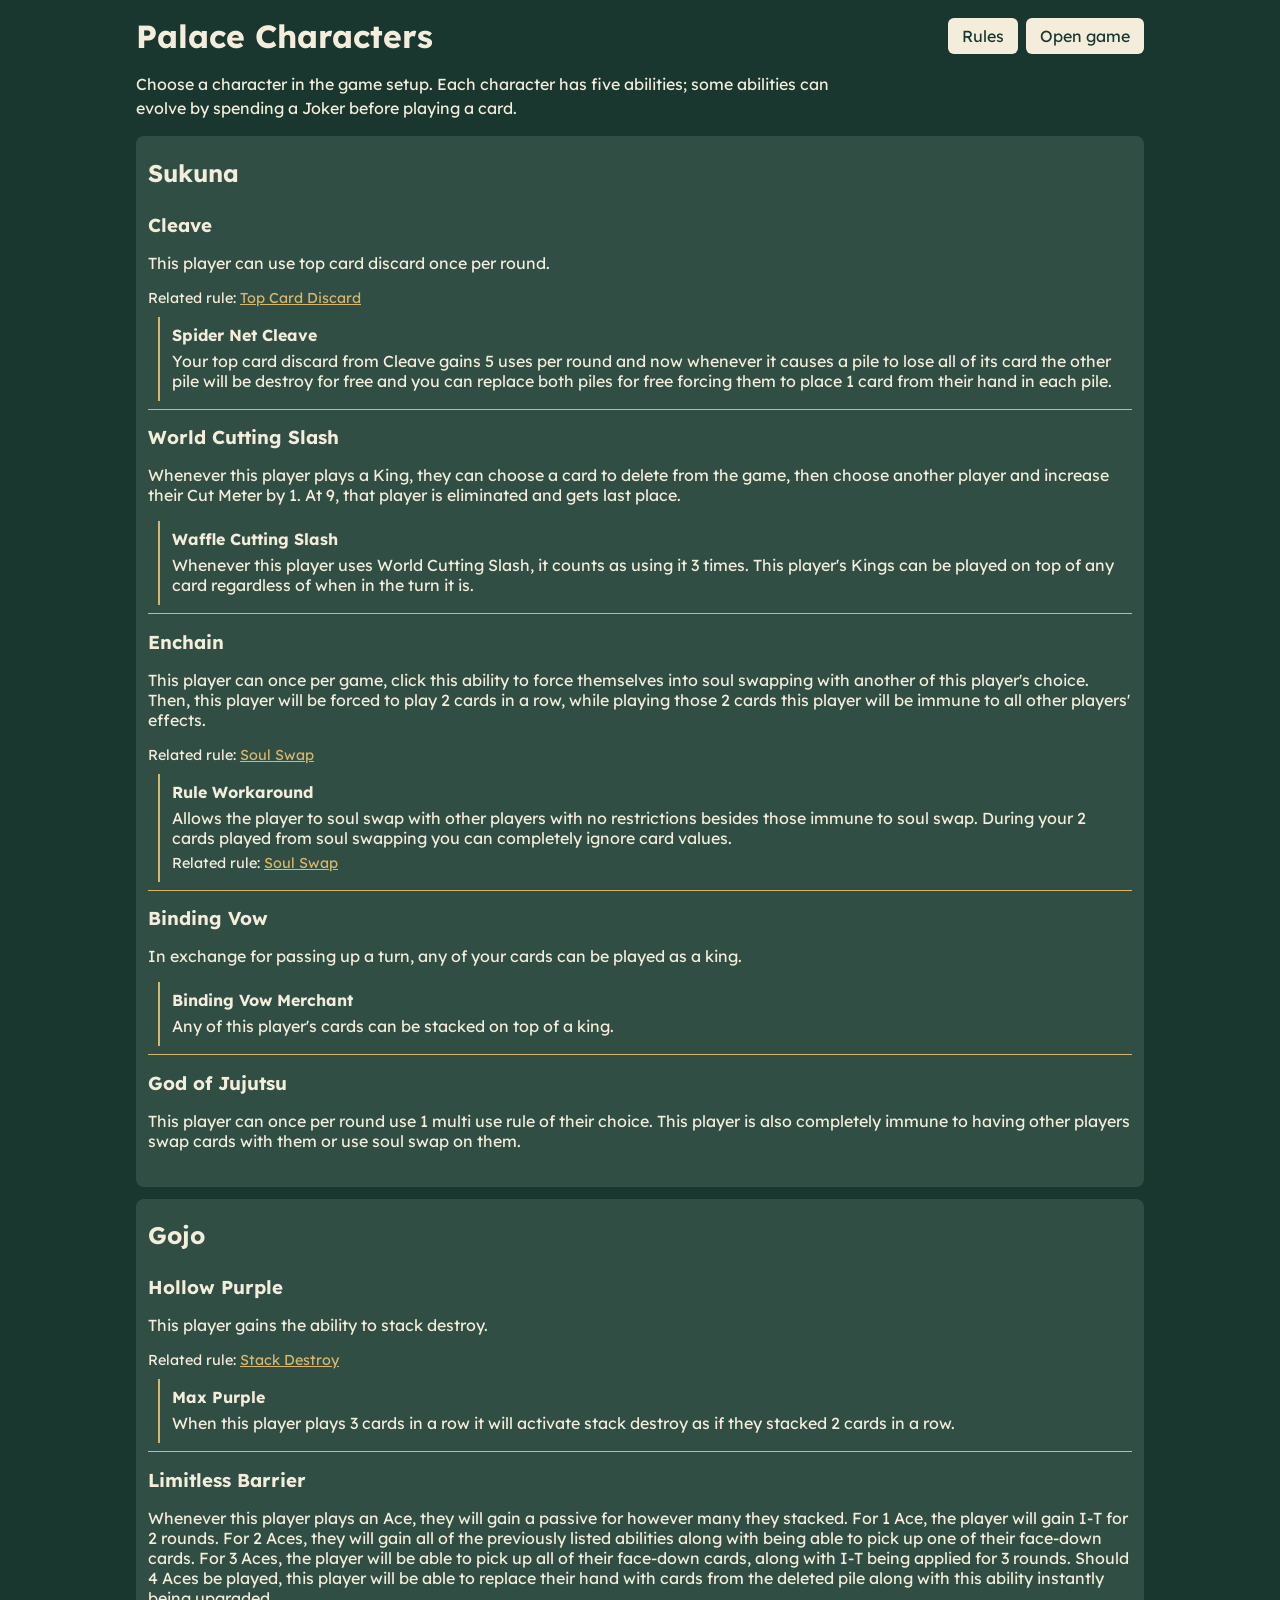
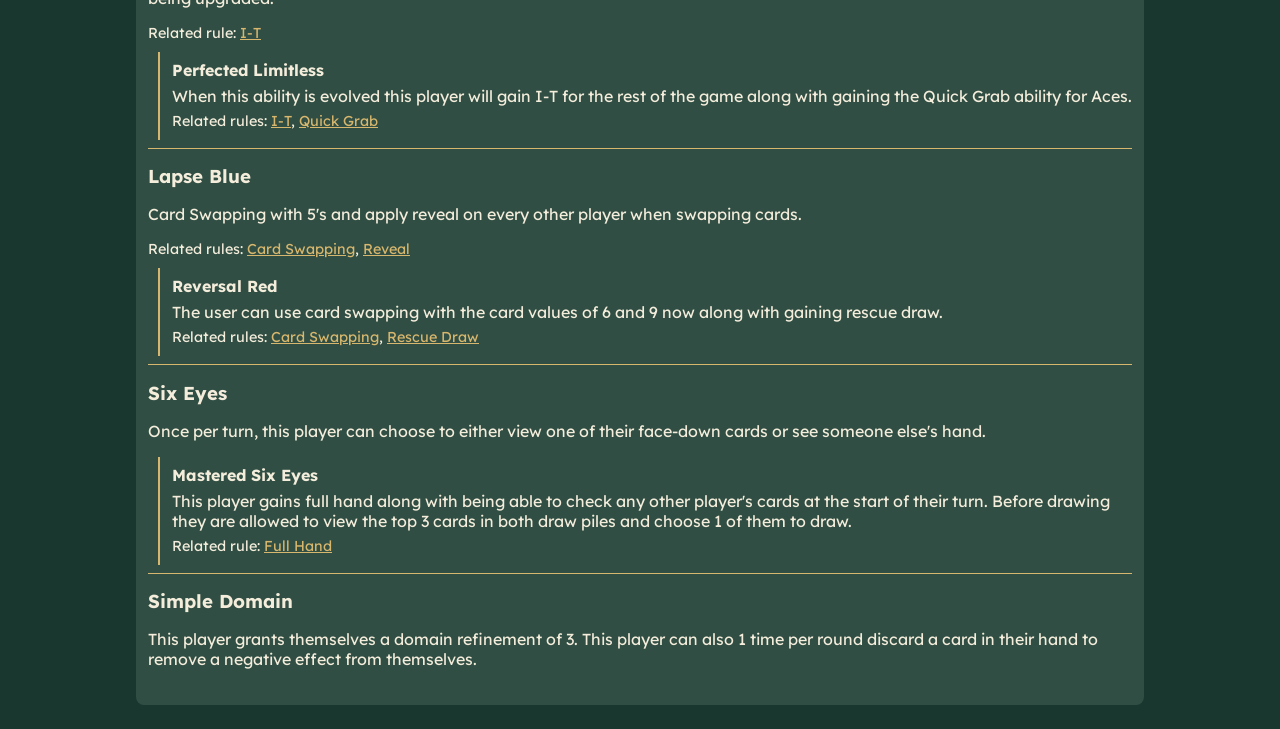
==== modded-palace-website/characters.html @ a763a133 "Refactor game engine and UI components; update character and rules pages - Simplified character abil" ====
<!DOCTYPE html>
<html lang="en">
	<head>
		<meta charset="utf-8">
		<meta name="viewport" content="width=device-width, initial-scale=1">
		<title>Palace Characters</title>
		<link href="https://fonts.googleapis.com/css?family=Lexend" rel="stylesheet">
		<link rel="stylesheet" href="style.css">
	</head>
	<body>
		<main class="reference-page" id="characters-page">
			<header class="reference-header">
				<h1>Palace Characters</h1>
				<div class="toolbar">
					<a class="button-link" href="rules.html" target="_blank" rel="noopener">Rules</a>
					<a class="button-link" href="index.html" target="_blank" rel="noopener">Open game</a>
				</div>
			</header>
			<p class="reference-intro">Choose a character in the game setup. Each character has five abilities; some abilities can evolve by spending a Joker before playing a card.</p>

			<section class="panel character-sheet" id="sukuna" data-character="Sukuna">
				<h2>Sukuna</h2>
				<article class="track" id="cleave">
					<h3>Cleave</h3>
					<p>This player can use top card discard once per round.</p>
					<p class="rule-links">Related rule: <a href="rules.html#top-card-discard" target="_blank" rel="noopener">Top Card Discard</a></p>
					<div class="evolution"><h4>Spider Net Cleave</h4><p>Your top card discard from Cleave gains 5 uses per round and now whenever it causes a pile to lose all of its card the other pile will be destroy for free and you can replace both piles for free forcing them to place 1 card from their hand in each pile.</p></div>
				</article>
				<article class="track" id="world-cutting-slash">
					<h3>World Cutting Slash</h3>
					<p>Whenever this player plays a King, they can choose a card to delete from the game, then choose another player and increase their Cut Meter by 1. At 9, that player is eliminated and gets last place.</p>
					<div class="evolution"><h4>Waffle Cutting Slash</h4><p>Whenever this player uses World Cutting Slash, it counts as using it 3 times. This player's Kings can be played on top of any card regardless of when in the turn it is.</p></div>
				</article>
				<article class="track" id="enchain">
					<h3>Enchain</h3>
					<p>This player can once per game, click this ability to force themselves into soul swapping with another of this player's choice. Then, this player will be forced to play 2 cards in a row, while playing those 2 cards this player will be immune to all other players' effects.</p>
					<p class="rule-links">Related rule: <a href="rules.html#soul-swap" target="_blank" rel="noopener">Soul Swap</a></p>
					<div class="evolution"><h4>Rule Workaround</h4><p>Allows the player to soul swap with other players with no restrictions besides those immune to soul swap. During your 2 cards played from soul swapping you can completely ignore card values.</p><p class="rule-links">Related rule: <a href="rules.html#soul-swap" target="_blank" rel="noopener">Soul Swap</a></p></div>
				</article>
				<article class="track" id="binding-vow">
					<h3>Binding Vow</h3>
					<p>In exchange for passing up a turn, any of your cards can be played as a king.</p>
					<div class="evolution"><h4>Binding Vow Merchant</h4><p>Any of this player's cards can be stacked on top of a king.</p></div>
				</article>
				<article class="track" id="god-of-jujutsu">
					<h3>God of Jujutsu</h3>
					<p>This player can once per round use 1 multi use rule of their choice. This player is also completely immune to having other players swap cards with them or use soul swap on them.</p>
				</article>
			</section>

			<section class="panel character-sheet" id="gojo" data-character="Gojo">
				<h2>Gojo</h2>
				<article class="track" id="hollow-purple">
					<h3>Hollow Purple</h3>
					<p>This player gains the ability to stack destroy.</p>
					<p class="rule-links">Related rule: <a href="rules.html#stack-destroy" target="_blank" rel="noopener">Stack Destroy</a></p>
					<div class="evolution"><h4>Max Purple</h4><p>When this player plays 3 cards in a row it will activate stack destroy as if they stacked 2 cards in a row.</p></div>
				</article>
				<article class="track" id="limitless-barrier">
					<h3>Limitless Barrier</h3>
					<p>Whenever this player plays an Ace, they will gain a passive for however many they stacked. For 1 Ace, the player will gain I-T for 2 rounds. For 2 Aces, they will gain all of the previously listed abilities along with being able to pick up one of their face-down cards. For 3 Aces, the player will be able to pick up all of their face-down cards, along with I-T being applied for 3 rounds. Should 4 Aces be played, this player will be able to replace their hand with cards from the deleted pile along with this ability instantly being upgraded.</p>
					<p class="rule-links">Related rule: <a href="rules.html#i-t" target="_blank" rel="noopener">I-T</a></p>
					<div class="evolution"><h4>Perfected Limitless</h4><p>When this ability is evolved this player will gain I-T for the rest of the game along with gaining the Quick Grab ability for Aces.</p><p class="rule-links">Related rules: <a href="rules.html#i-t" target="_blank" rel="noopener">I-T</a>, <a href="rules.html#quick-grab" target="_blank" rel="noopener">Quick Grab</a></p></div>
				</article>
				<article class="track" id="lapse-blue">
					<h3>Lapse Blue</h3>
					<p>Card Swapping with 5's and apply reveal on every other player when swapping cards.</p>
					<p class="rule-links">Related rules: <a href="rules.html#card-swapping" target="_blank" rel="noopener">Card Swapping</a>, <a href="rules.html#reveal" target="_blank" rel="noopener">Reveal</a></p>
					<div class="evolution"><h4>Reversal Red</h4><p>The user can use card swapping with the card values of 6 and 9 now along with gaining rescue draw.</p><p class="rule-links">Related rules: <a href="rules.html#card-swapping" target="_blank" rel="noopener">Card Swapping</a>, <a href="rules.html#rescue-draw" target="_blank" rel="noopener">Rescue Draw</a></p></div>
				</article>
				<article class="track" id="six-eyes">
					<h3>Six Eyes</h3>
					<p>Once per turn, this player can choose to either view one of their face-down cards or see someone else's hand.</p>
					<div class="evolution"><h4>Mastered Six Eyes</h4><p>This player gains full hand along with being able to check any other player's cards at the start of their turn. Before drawing they are allowed to view the top 3 cards in both draw piles and choose 1 of them to draw.</p><p class="rule-links">Related rule: <a href="rules.html#full-hand" target="_blank" rel="noopener">Full Hand</a></p></div>
				</article>
				<article class="track" id="simple-domain">
					<h3>Simple Domain</h3>
					<p>This player grants themselves a domain refinement of 3. This player can also 1 time per round discard a card in their hand to remove a negative effect from themselves.</p>
				</article>
			</section>
		</main>
	</body>
</html>
---- modded-palace-website/style.css ----
:root {
	--felt: #19362f;
	--felt-light: #304e43;
	--cream: #f4eddc;
	--gold: #d7b66d;
	--red: #a3342c;
}

* {
	box-sizing: border-box;
}

body {
	margin: 0;
	background: var(--felt);
	color: var(--cream);
	font-family: 'Lexend', sans-serif !important;
	min-height: 100vh;
}

h1, h2, h3 {
	margin: 0.4em 0;
}

main {
	max-width: 1100px;
	margin: 0 auto;
	padding: 16px;
}

.reference-page {
	max-width: 1040px;
}

.reference-page > section + section {
	margin-top: 12px;
}

.reference-header {
	align-items: center;
	margin-bottom: 16px;
}

.reference-header h1 {
	margin: 0;
}

.reference-intro {
	max-width: 72ch;
	line-height: 1.5;
}

.button-link {
	display: inline-flex;
	align-items: center;
	justify-content: center;
	font: inherit;
	text-decoration: none;
	background: var(--cream);
	color: var(--felt);
	border-radius: 6px;
	padding: 8px 14px;
}

.button-link:hover {
	background: var(--gold);
}

.reference-page a:not(.button-link) {
	color: var(--gold);
}

.evolution {
	margin: 10px 0 0 10px;
	padding: 4px 0 4px 12px;
	border-left: 2px solid var(--gold);
}

.evolution h4 {
	margin: 4px 0;
}

.evolution p,
.rule-links {
	margin: 6px 0;
}

.rule-links {
	font-size: 0.9rem;
}

#game {
	max-width: 1480px;
}

[hidden] {
	display: none !important;
}

#loading {
	text-align: center;
	padding: 20vh 16px;
}

button {
	font: inherit;
	background: var(--cream);
	color: var(--felt);
	border: 0;
	border-radius: 6px;
	padding: 8px 14px;
	cursor: pointer;
}

button:hover:enabled {
	background: var(--gold);
}

button:disabled {
	opacity: 0.45;
	cursor: default;
}

button.primary {
	background: var(--gold);
	font-weight: bold;
	padding: 10px 22px;
}

input, select {
	font: inherit;
	padding: 4px 6px;
	border-radius: 4px;
	border: 1px solid var(--gold);
}

input[type=number] {
	width: 4.5em;
}

.columns {
	display: grid;
	grid-template-columns: 1fr 1fr;
	gap: 20px;
}

@media (max-width: 800px) {
	.columns {
		grid-template-columns: 1fr;
	}
}

.panel {
	background: var(--felt-light);
	border-radius: 8px;
	padding: 12px;
	margin: 8px 0;
}

.panel label {
	margin-right: 14px;
}

.list {
	display: flex;
	flex-wrap: wrap;
	gap: 8px;
}

.list button.selected {
	background: var(--gold);
	font-weight: bold;
}

.hint {
	opacity: 0.8;
	font-size: 0.9em;
}

.error {
	color: #ff9c92;
	min-height: 1.4em;
}

.rule {
	text-decoration: underline;
	cursor: pointer;
	color: var(--gold);
}

.track {
	border-bottom: 1px solid var(--gold);
	padding: 8px 0;
}

.track:last-child {
	border-bottom: 0;
}

.row-player {
	display: flex;
	gap: 8px;
	align-items: center;
	margin: 6px 0;
	flex-wrap: wrap;
}

header {
	display: flex;
	justify-content: space-between;
	gap: 12px;
	flex-wrap: wrap;
	align-items: flex-start;
}

#status {
	white-space: pre-line;
	line-height: 1.4;
}

.toolbar {
	display: flex;
	gap: 8px;
}

.table-layout {
	display: grid;
	grid-template-columns: minmax(150px, 0.8fr) minmax(400px, 2.4fr) minmax(150px, 0.8fr);
	grid-template-areas:
		"top top top"
		"left center right"
		"hand hand hand";
	align-items: stretch;
	gap: 12px;
	margin-top: 14px;
}

.top-piles {
	grid-area: top;
	display: flex;
	justify-content: center;
	gap: 10px;
}

#left-players {
	grid-area: left;
}

#right-players {
	grid-area: right;
}

.opponent-rail {
	display: grid;
	align-content: center;
	gap: 8px;
}

#center-table {
	grid-area: center;
	min-width: 0;
	min-height: 270px;
	display: grid;
	align-items: center;
	padding: 16px;
	border: 4px solid #8a7048;
	border-radius: 20px;
	background: #214239;
	box-shadow: inset 0 0 0 2px rgba(244, 237, 220, 0.08);
}

.center-piles {
	display: grid;
	grid-template-columns: max-content max-content max-content;
	justify-content: center;
	align-items: center;
	gap: 8px;
}

#draw-pile-left,
#draw-pile-right {
	display: flex;
	justify-content: center;
}

#discard-piles {
	display: grid;
	grid-template-columns: repeat(2, minmax(0, 132px));
	justify-content: center;
	gap: 8px;
}

.pile-stack {
	min-width: 0;
	min-height: 150px;
	display: flex;
	flex-direction: column;
	align-items: center;
	justify-content: space-between;
	gap: 6px;
	padding: 8px;
	border: 1px solid rgba(244, 237, 220, 0.2);
	border-radius: 6px;
	background: var(--felt-light);
}

.pile-label {
	min-height: 2.2em;
	display: grid;
	place-items: center;
	text-align: center;
	font-size: 0.82rem;
	font-weight: normal;
}

.pile-count {
	display: block;
	text-align: center;
	font-size: 0.74rem;
	opacity: 0.78;
}

.collection-pile {
	width: 100%;
	color: var(--cream);
}

.discard-pile.selected {
	border-color: var(--gold);
	background: #3c594a;
}

.discard-pile {
	width: 132px;
	padding-left: 4px;
	padding-right: 4px;
}

.discard-select {
	width: auto;
	padding: 0;
	background: transparent;
	line-height: 0;
}

.discard-select:hover:enabled {
	background: transparent;
	transform: translateY(-2px);
}

.discard-select:disabled {
	opacity: 1;
}

.pile-view {
	margin-top: auto;
	padding: 5px 10px;
	font-size: 0.75rem;
}

#left-players,
#right-players {
	min-width: 0;
}

.player {
	background: var(--felt-light);
	border-radius: 6px;
	padding: 9px;
}

.opponent-rail .player {
	padding: 7px;
}

.player.current {
	outline: 2px solid var(--gold);
}

.player-name {
	margin-right: 6px;
}

.player-character,
.current-turn {
	display: inline-block;
	margin-right: 5px;
	font-size: 0.8rem;
	opacity: 0.78;
}

.current-turn {
	color: var(--gold);
	font-weight: bold;
	opacity: 1;
}

.player-zones {
	display: grid;
	grid-template-columns: minmax(0, 1fr);
	gap: 4px;
	margin-top: 6px;
}

.player-zone {
	min-width: 0;
	text-align: center;
}

.zone-label {
	display: block;
	margin-bottom: 3px;
	font-size: 0.75rem;
	opacity: 0.8;
}

.mini-cards {
	display: flex;
	flex-wrap: wrap;
	align-items: center;
	justify-content: center;
	gap: 3px;
}

.empty-zone {
	min-height: 22px;
	font-size: 0.75rem;
	opacity: 0.62;
}

.player-tags {
	margin-top: 7px;
}

.tag {
	display: inline-block;
	background: rgba(0,0,0,0.3);
	border-radius: 10px;
	padding: 0 8px;
	margin: 2px 4px 0 0;
	font-size: 0.85em;
}

.cards {
	display: flex;
	flex-wrap: wrap;
	justify-content: center;
	align-content: center;
	gap: 8px;
	margin: 8px 0;
}

.own-card-zones {
	width: 100%;
	display: grid;
	gap: 4px;
}

.own-card-zones .player-zone {
	min-height: 74px;
	display: grid;
	grid-template-columns: minmax(88px, 120px) minmax(0, 1fr);
	align-items: center;
	padding: 6px 4px;
	border-bottom: 1px solid rgba(244, 237, 220, 0.2);
}

.own-card-zones .player-zone:last-child {
	border-bottom: 0;
}

.own-card-zones .zone-label {
	margin: 0;
	font-size: 0.85rem;
}

.own-card-zones .mini-cards {
	min-height: 62px;
}

#hand-area {
	grid-area: hand;
	min-width: 0;
	margin-top: 2px;
	padding: 12px 14px;
	border: 1px solid rgba(244, 237, 220, 0.22);
	border-radius: 8px;
	background: rgba(16, 42, 35, 0.5);
}

.card {
	display: flex;
	flex-direction: column;
	align-items: center;
	justify-content: space-between;
	min-width: 76px;
	min-height: 100px;
	background: #fff;
	color: #111;
	border: 2px solid #999;
	border-radius: 8px;
	padding: 6px;
	font-size: 1.05em;
	line-height: 1.2;
}

.card-rank {
	align-self: flex-start;
	font-weight: bold;
}

.card-suit {
	font-size: 2em;
}

.card.compact {
	width: 64px;
	min-width: 64px;
	height: 88px;
	min-height: 88px;
	padding: 4px;
	border-radius: 5px;
	font-size: 1rem;
}

.card.compact .card-suit {
	font-size: 1.5em;
}

.card.red {
	color: var(--red);
}

.card.joker {
	color: #6b3fa0;
}

.card.hidden {
	background-color: #243f69;
	background-image: repeating-linear-gradient(45deg, #243f69 0 5px, #315681 5px 7px);
	color: #fff;
}

.card-back-mark {
	flex: 1;
	min-height: 0;
	display: grid;
	place-items: center;
	width: 100%;
	height: auto;
	border: 1px solid rgba(255, 255, 255, 0.6);
	border-radius: 3px;
	font-size: 1.3em;
}

.card.selected {
	border-color: var(--gold);
	box-shadow: 0 0 0 3px var(--gold);
	transform: translateY(-6px);
}

.card small {
	display: block;
	font-size: 0.75em;
	opacity: 0.8;
}

.actions {
	display: flex;
	flex-wrap: wrap;
	gap: 8px;
	align-items: center;
	margin-top: 8px;
}

.hand-content {
	display: grid;
	grid-template-columns: minmax(0, 1fr) minmax(220px, 0.42fr);
	align-items: center;
	gap: 18px;
}

.hand-controls {
	display: grid;
	align-content: center;
	justify-items: center;
	gap: 10px;
	min-width: 0;
}

#actions.actions {
	display: grid;
	grid-template-columns: minmax(0, 1fr);
	justify-items: stretch;
	width: 100%;
	max-width: 300px;
	margin: 0 auto;
}

#actions > button,
#actions > .info {
	width: 100%;
	text-align: center;
}

#actions > .info {
	display: block;
	padding: 6px 8px;
	border-radius: 4px;
	background: rgba(0, 0, 0, 0.18);
}

.actions .info {
	opacity: 0.85;
	font-style: italic;
}

#draw-choice:not(:empty) {
	display: flex;
	flex-wrap: wrap;
	align-items: center;
	gap: 10px 16px;
	background: var(--felt-light);
	padding: 10px;
	border-radius: 8px;
	margin-bottom: 8px;
}

.draw-prompt {
	flex-basis: 100%;
	margin: 0;
}

.draw-choice-group {
	display: flex;
	align-items: center;
	flex-wrap: wrap;
	gap: 6px;
}

.draw-choice-group > strong {
	font-size: 0.8rem;
}

.card-gallery {
	display: flex;
	flex-wrap: wrap;
	gap: 6px;
	max-height: 55vh;
	overflow-y: auto;
}

.empty-pile {
	margin: 0;
	opacity: 0.7;
}

.empty-card {
	flex: 0 0 auto;
	width: 64px;
	height: 88px;
	border: 2px dashed rgba(244, 237, 220, 0.55);
	border-radius: 5px;
}

.overlay {
	position: fixed;
	inset: 0;
	background: rgba(0, 0, 0, 0.7);
	display: flex;
	align-items: center;
	justify-content: center;
	z-index: 10;
	padding: 12px;
}

.dialog {
	background: var(--cream);
	color: var(--felt);
	border-radius: 10px;
	padding: 18px;
	max-width: 620px;
	width: 100%;
	max-height: 85vh;
	overflow-y: auto;
}

.dialog button {
	margin: 4px 6px 0 0;
	background: var(--felt);
	color: var(--cream);
}

.dialog button:hover:enabled {
	background: var(--felt-light);
}

.dialog .rule {
	color: #7a5a10;
}

.dialog pre {
	white-space: pre-wrap;
	font: inherit;
	max-height: 55vh;
	overflow-y: auto;
	margin: 0;
}

.handoff {
	text-align: center;
}

.plain {
	white-space: pre-wrap;
	font: inherit;
	margin: 0;
}

#rules-content p {
	line-height: 1.5;
}

.admin-editor {
	display: grid;
	grid-template-columns: 1.4fr 1fr;
	gap: 12px;
}

.admin-list {
	width: 100%;
	font-size: 0.9em;
}

@media (max-width: 700px) {
	.admin-editor {
		grid-template-columns: 1fr;
	}
}

.dialog input[type=password] {
	margin: 0 6px 6px 0;
}

@media (max-width: 620px) {
	.reference-header {
		align-items: flex-start;
	}

	.reference-header .toolbar {
		flex-wrap: wrap;
	}
}

.standings td {
	padding: 4px 10px;
}

@media (max-width: 1050px) {
	.table-layout {
		grid-template-columns: repeat(2, minmax(0, 1fr));
		grid-template-areas:
			"top top"
			"center center"
			"left right"
			"hand hand";
	}

	#center-table {
		min-height: 230px;
	}
}

@media (max-width: 620px) {
	#game {
		padding: 10px;
	}

	.table-layout {
		gap: 8px;
	}

	#center-table {
		min-height: 190px;
		padding: 8px;
		border-width: 3px;
		border-radius: 14px;
	}

	.center-piles {
		grid-template-columns: 42px minmax(0, 1fr) 42px;
		gap: 5px;
	}

	#discard-piles {
		grid-template-columns: repeat(2, minmax(0, 1fr));
		gap: 5px;
	}

	.discard-pile {
		width: auto;
	}

	.pile-stack {
		min-height: 118px;
		gap: 4px;
		padding: 5px;
	}

	.discard-pile {
		padding-left: 2px;
		padding-right: 2px;
	}

	.pile-label {
		font-size: 0.68rem;
	}

	.card.compact {
		width: 48px;
		min-width: 48px;
		height: 68px;
		min-height: 68px;
	}

	.empty-card {
		width: 48px;
		height: 68px;
	}

	#draw-pile-left .card.compact,
	#draw-pile-right .card.compact {
		width: 38px;
		min-width: 38px;
		height: 54px;
		min-height: 54px;
	}

	.pile-view {
		padding: 4px 7px;
		font-size: 0.68rem;
	}

	#left-players,
	#right-players {
		gap: 6px;
	}

	.opponent-rail .player {
		padding: 6px;
		font-size: 0.85rem;
	}

	.opponent-rail .mini-cards .card.compact {
		width: 48px;
		min-width: 48px;
		height: 68px;
		min-height: 68px;
	}

	.opponent-rail .mini-cards .card-suit {
		font-size: 1.1em;
	}

	.zone-label {
		font-size: 0.68rem;
	}

	#hand-area {
		padding: 10px;
	}

	.hand-content {
		grid-template-columns: minmax(0, 1fr);
		gap: 12px;
	}

	.hand-controls {
		width: 100%;
	}

	#actions.actions {
		max-width: 360px;
	}
}
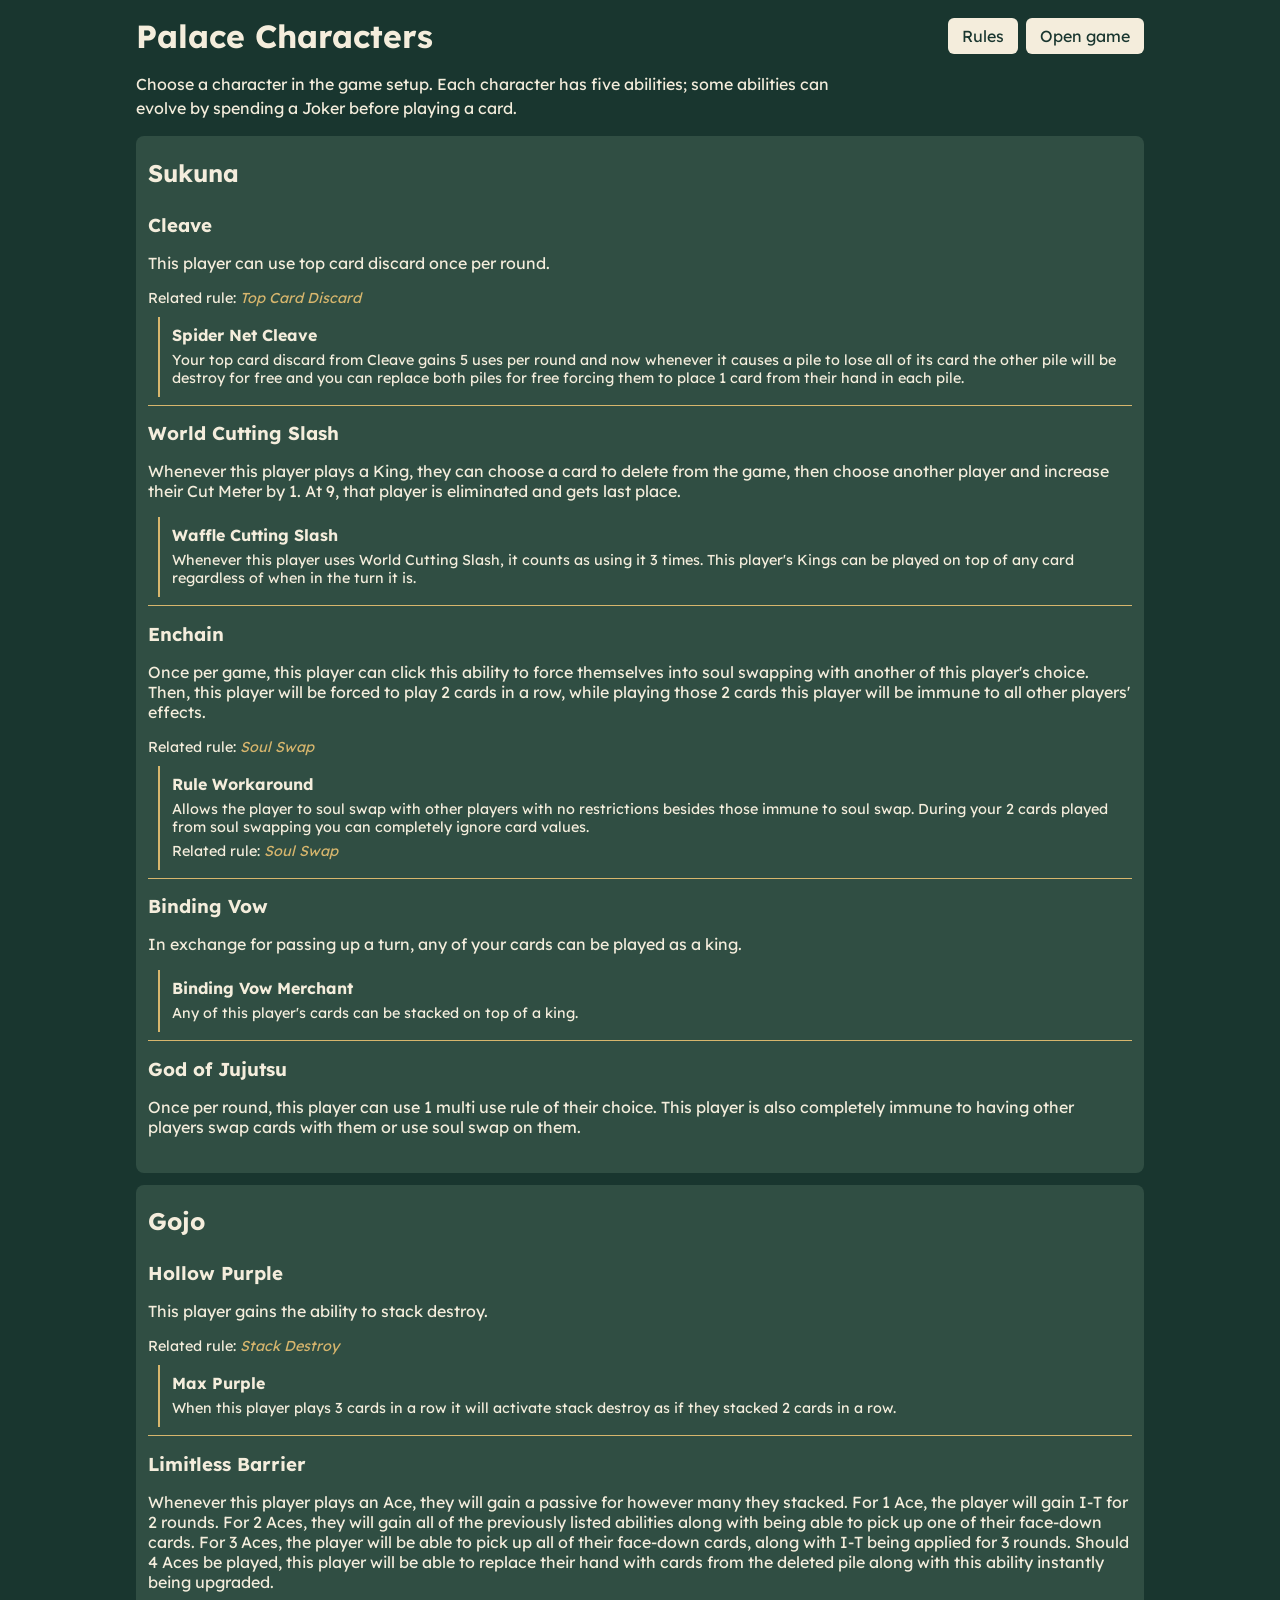
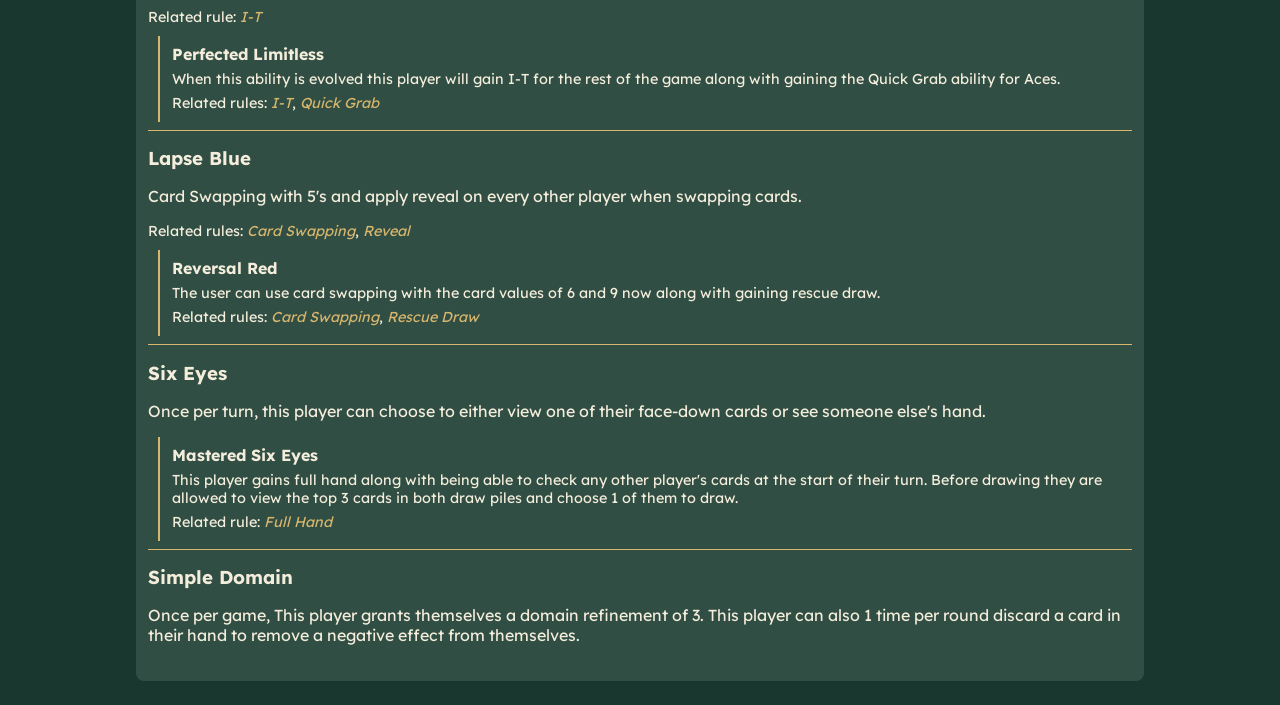
==== commit 33f32d04: "Add ability tooltip functionality and styling for enhanced user experience" ====
--- a/modded-palace-website/characters.html
+++ b/modded-palace-website/characters.html
@@ -33,7 +33,7 @@
 				</article>
 				<article class="track" id="enchain">
 					<h3>Enchain</h3>
-					<p>This player can once per game, click this ability to force themselves into soul swapping with another of this player's choice. Then, this player will be forced to play 2 cards in a row, while playing those 2 cards this player will be immune to all other players' effects.</p>
+					<p>Once per game, this player can click this ability to force themselves into soul swapping with another of this player's choice. Then, this player will be forced to play 2 cards in a row, while playing those 2 cards this player will be immune to all other players' effects.</p>
 					<p class="rule-links">Related rule: <a href="rules.html#soul-swap" target="_blank" rel="noopener">Soul Swap</a></p>
 					<div class="evolution"><h4>Rule Workaround</h4><p>Allows the player to soul swap with other players with no restrictions besides those immune to soul swap. During your 2 cards played from soul swapping you can completely ignore card values.</p><p class="rule-links">Related rule: <a href="rules.html#soul-swap" target="_blank" rel="noopener">Soul Swap</a></p></div>
 				</article>
@@ -44,7 +44,7 @@
 				</article>
 				<article class="track" id="god-of-jujutsu">
 					<h3>God of Jujutsu</h3>
-					<p>This player can once per round use 1 multi use rule of their choice. This player is also completely immune to having other players swap cards with them or use soul swap on them.</p>
+					<p>Once per round, this player can use 1 multi use rule of their choice. This player is also completely immune to having other players swap cards with them or use soul swap on them.</p>
 				</article>
 			</section>
 
@@ -75,7 +75,7 @@
 				</article>
 				<article class="track" id="simple-domain">
 					<h3>Simple Domain</h3>
-					<p>This player grants themselves a domain refinement of 3. This player can also 1 time per round discard a card in their hand to remove a negative effect from themselves.</p>
+					<p>Once per game, This player grants themselves a domain refinement of 3. This player can also 1 time per round discard a card in their hand to remove a negative effect from themselves.</p>
 				</article>
 			</section>
 		</main>
--- a/modded-palace-website/style.css
+++ b/modded-palace-website/style.css
@@ -16,6 +16,12 @@
 	color: var(--cream);
 	font-family: 'Lexend', sans-serif !important;
 	min-height: 100vh;
+}
+
+a {
+	color: var(--gold);
+	font-style: italic;
+	text-decoration: none;
 }
 
 h1, h2, h3 {
@@ -83,10 +89,14 @@
 .evolution p,
 .rule-links {
 	margin: 6px 0;
-}
-
-.rule-links {
 	font-size: 0.9rem;
+}
+
+#action-log-content {
+	white-space: pre-wrap;
+	overflow-wrap: anywhere;
+	font: inherit;
+	margin: 0;
 }
 
 #game {
@@ -177,15 +187,38 @@
 	font-size: 0.9em;
 }
 
+.ability-tooltip {
+	position: fixed;
+	z-index: 10;
+	width: min(320px, calc(100vw - 24px));
+	padding: 10px 12px;
+	border: 1px solid var(--gold);
+	border-radius: 6px;
+	background: #142a25;
+	color: var(--cream);
+	box-shadow: 0 4px 14px rgba(0, 0, 0, 0.45);
+	pointer-events: none;
+}
+
+.ability-tooltip-title {
+	display: block;
+	margin-bottom: 4px;
+	color: var(--gold);
+}
+
+.ability-tooltip-description {
+	display: -webkit-box;
+	margin: 0;
+	overflow: hidden;
+	line-height: 1.4;
+	-webkit-box-orient: vertical;
+	-webkit-line-clamp: 5;
+	line-clamp: 5;
+}
+
 .error {
 	color: #ff9c92;
 	min-height: 1.4em;
-}
-
-.rule {
-	text-decoration: underline;
-	cursor: pointer;
-	color: var(--gold);
 }
 
 .track {
@@ -227,7 +260,6 @@
 	display: grid;
 	grid-template-columns: minmax(150px, 0.8fr) minmax(400px, 2.4fr) minmax(150px, 0.8fr);
 	grid-template-areas:
-		"top top top"
 		"left center right"
 		"hand hand hand";
 	align-items: stretch;
@@ -236,10 +268,14 @@
 }
 
 .top-piles {
-	grid-area: top;
-	display: flex;
-	justify-content: center;
+	position: absolute;
+	top: 8px;
+	left: 8px;
+	right: 8px;
+	display: flex;
+	justify-content: space-between;
 	gap: 10px;
+	pointer-events: none;
 }
 
 #left-players {
@@ -258,6 +294,7 @@
 
 #center-table {
 	grid-area: center;
+	position: relative;
 	min-width: 0;
 	min-height: 270px;
 	display: grid;
@@ -267,6 +304,19 @@
 	border-radius: 20px;
 	background: #214239;
 	box-shadow: inset 0 0 0 2px rgba(244, 237, 220, 0.08);
+}
+
+#play-prompt {
+	position: absolute;
+	top: 8px;
+	left: 50%;
+	transform: translateX(-50%);
+	width: max-content;
+	max-width: calc(100% - 280px);
+	margin: 0;
+	text-align: center;
+	pointer-events: none;
+	z-index: 1;
 }
 
 .center-piles {
@@ -321,8 +371,12 @@
 }
 
 .collection-pile {
-	width: 100%;
+	width: 132px;
+	flex: 0 0 132px;
 	color: var(--cream);
+	padding-left: 4px;
+	padding-right: 4px;
+	pointer-events: auto;
 }
 
 .discard-pile.selected {
@@ -334,22 +388,14 @@
 	width: 132px;
 	padding-left: 4px;
 	padding-right: 4px;
+	cursor: pointer;
 }
 
 .discard-select {
-	width: auto;
-	padding: 0;
-	background: transparent;
+	display: flex;
+	justify-content: center;
+	width: 100%;
 	line-height: 0;
-}
-
-.discard-select:hover:enabled {
-	background: transparent;
-	transform: translateY(-2px);
-}
-
-.discard-select:disabled {
-	opacity: 1;
 }
 
 .pile-view {
@@ -400,6 +446,21 @@
 	grid-template-columns: minmax(0, 1fr);
 	gap: 4px;
 	margin-top: 6px;
+}
+
+.player-zones > .zone-hand,
+.own-card-zones > .zone-hand {
+	grid-row: 1;
+}
+
+.player-zones > .zone-face-up,
+.own-card-zones > .zone-face-up {
+	grid-row: 2;
+}
+
+.player-zones > .zone-face-down,
+.own-card-zones > .zone-face-down {
+	grid-row: 3;
 }
 
 .player-zone {
@@ -486,6 +547,27 @@
 	border: 1px solid rgba(244, 237, 220, 0.22);
 	border-radius: 8px;
 	background: rgba(16, 42, 35, 0.5);
+}
+
+.hand-header {
+	display: grid;
+	grid-template-columns: 1fr minmax(0, 2fr) 1fr;
+	align-items: start;
+	min-height: 1.6em;
+	margin-bottom: 6px;
+}
+
+.hand-player-label {
+	grid-column: 1;
+	grid-row: 1;
+	justify-self: start;
+}
+
+#hand-title {
+	grid-column: 2;
+	grid-row: 1;
+	margin: 0;
+	text-align: center;
 }
 
 .card {
@@ -695,30 +777,8 @@
 	background: var(--felt-light);
 }
 
-.dialog .rule {
-	color: #7a5a10;
-}
-
-.dialog pre {
-	white-space: pre-wrap;
-	font: inherit;
-	max-height: 55vh;
-	overflow-y: auto;
-	margin: 0;
-}
-
 .handoff {
 	text-align: center;
-}
-
-.plain {
-	white-space: pre-wrap;
-	font: inherit;
-	margin: 0;
-}
-
-#rules-content p {
-	line-height: 1.5;
 }
 
 .admin-editor {
@@ -760,7 +820,6 @@
 	.table-layout {
 		grid-template-columns: repeat(2, minmax(0, 1fr));
 		grid-template-areas:
-			"top top"
 			"center center"
 			"left right"
 			"hand hand";
@@ -799,17 +858,14 @@
 
 	.discard-pile {
 		width: auto;
+		padding-left: 2px;
+		padding-right: 2px;
 	}
 
 	.pile-stack {
 		min-height: 118px;
 		gap: 4px;
 		padding: 5px;
-	}
-
-	.discard-pile {
-		padding-left: 2px;
-		padding-right: 2px;
 	}
 
 	.pile-label {
